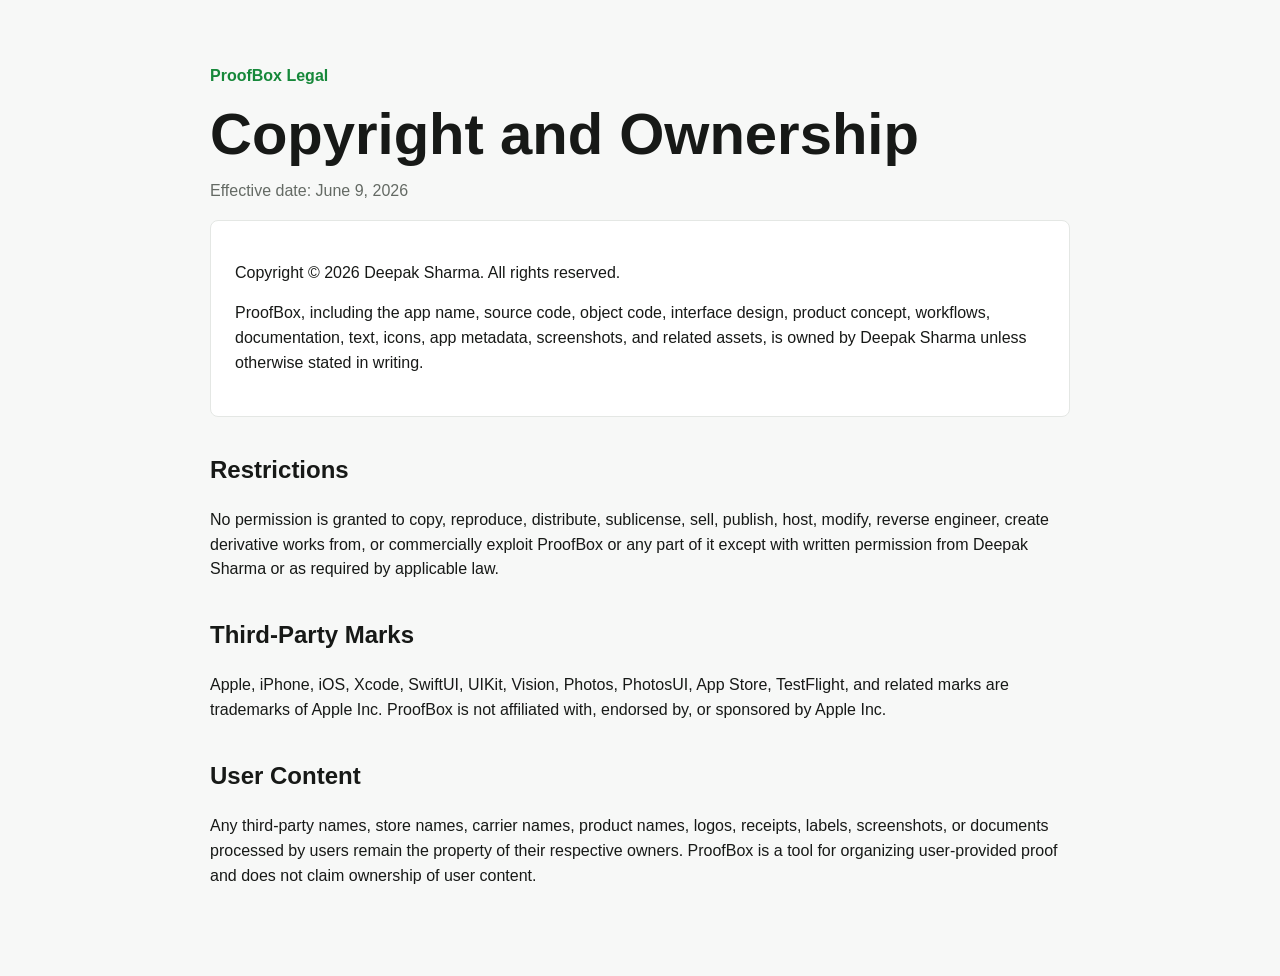
==== copyright.html @ b78e4b87 "Create ProofBox legal site" ====
<!doctype html>
<html lang="en">
<head>
  <meta charset="utf-8">
  <meta name="viewport" content="width=device-width, initial-scale=1">
  <title>ProofBox Copyright Notice</title>
  <link rel="stylesheet" href="styles.css">
</head>
<body>
  <main>
    <p><a href="index.html">ProofBox Legal</a></p>
    <h1>Copyright and Ownership</h1>
    <p class="muted">Effective date: June 9, 2026</p>

    <section class="card">
      <p>Copyright © 2026 Deepak Sharma. All rights reserved.</p>
      <p>ProofBox, including the app name, source code, object code, interface design, product concept, workflows, documentation, text, icons, app metadata, screenshots, and related assets, is owned by Deepak Sharma unless otherwise stated in writing.</p>
    </section>

    <h2>Restrictions</h2>
    <p>No permission is granted to copy, reproduce, distribute, sublicense, sell, publish, host, modify, reverse engineer, create derivative works from, or commercially exploit ProofBox or any part of it except with written permission from Deepak Sharma or as required by applicable law.</p>

    <h2>Third-Party Marks</h2>
    <p>Apple, iPhone, iOS, Xcode, SwiftUI, UIKit, Vision, Photos, PhotosUI, App Store, TestFlight, and related marks are trademarks of Apple Inc. ProofBox is not affiliated with, endorsed by, or sponsored by Apple Inc.</p>

    <h2>User Content</h2>
    <p>Any third-party names, store names, carrier names, product names, logos, receipts, labels, screenshots, or documents processed by users remain the property of their respective owners. ProofBox is a tool for organizing user-provided proof and does not claim ownership of user content.</p>
  </main>
</body>
</html>
---- styles.css ----
body {
  margin: 0;
  background: #f7f8f7;
  color: #171917;
  font-family: -apple-system, BlinkMacSystemFont, "Segoe UI", sans-serif;
  line-height: 1.55;
}

main {
  max-width: 860px;
  margin: 0 auto;
  padding: 48px 20px 72px;
}

nav {
  display: flex;
  flex-wrap: wrap;
  gap: 12px;
  margin: 24px 0 40px;
}

a {
  color: #16883a;
  font-weight: 600;
  text-decoration: none;
}

a:hover {
  text-decoration: underline;
}

h1 {
  font-size: clamp(34px, 7vw, 58px);
  line-height: 1;
  margin: 0 0 14px;
}

h2 {
  margin-top: 34px;
}

.card {
  background: white;
  border: 1px solid #e4e7e4;
  border-radius: 8px;
  padding: 24px;
}

.muted {
  color: #646a64;
}

.notice {
  background: #eaf8ee;
  border: 1px solid #c7ebd0;
  border-radius: 8px;
  padding: 16px;
}

footer {
  margin-top: 48px;
  color: #6b706b;
  font-size: 14px;
}
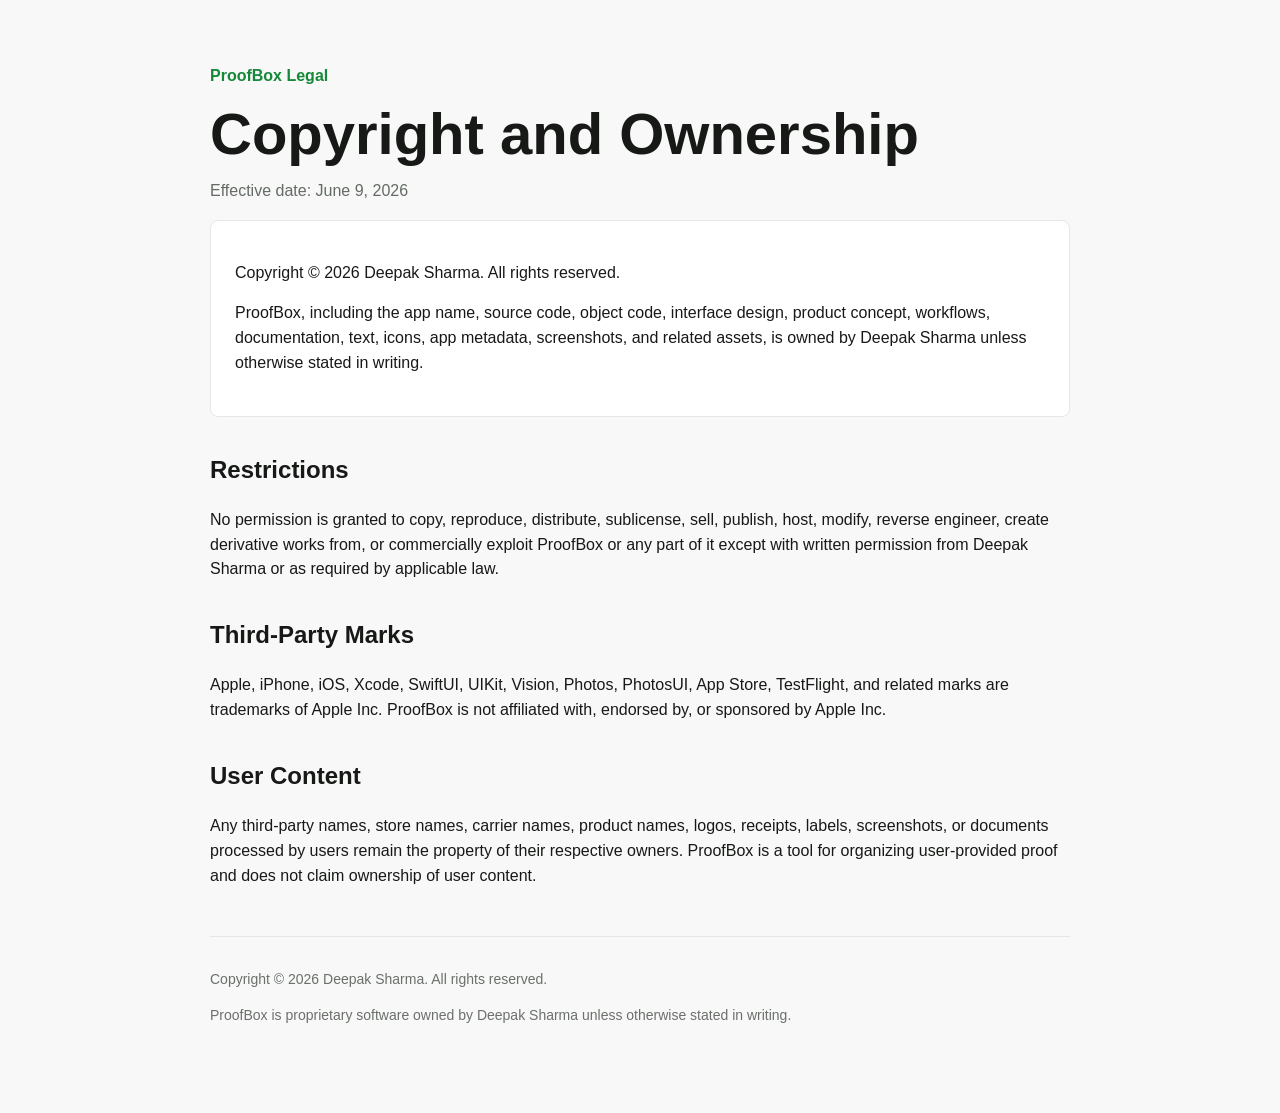
==== commit 9ab8262f: "Clarify ProofBox ownership and paid features" ====
--- a/copyright.html
+++ b/copyright.html
@@ -25,6 +25,11 @@
 
     <h2>User Content</h2>
     <p>Any third-party names, store names, carrier names, product names, logos, receipts, labels, screenshots, or documents processed by users remain the property of their respective owners. ProofBox is a tool for organizing user-provided proof and does not claim ownership of user content.</p>
+
+    <footer>
+      <p>Copyright © 2026 Deepak Sharma. All rights reserved.</p>
+      <p>ProofBox is proprietary software owned by Deepak Sharma unless otherwise stated in writing.</p>
+    </footer>
   </main>
 </body>
 </html>
--- a/styles.css
+++ b/styles.css
@@ -59,6 +59,8 @@
 
 footer {
   margin-top: 48px;
+  border-top: 1px solid #e4e7e4;
+  padding-top: 18px;
   color: #6b706b;
   font-size: 14px;
 }
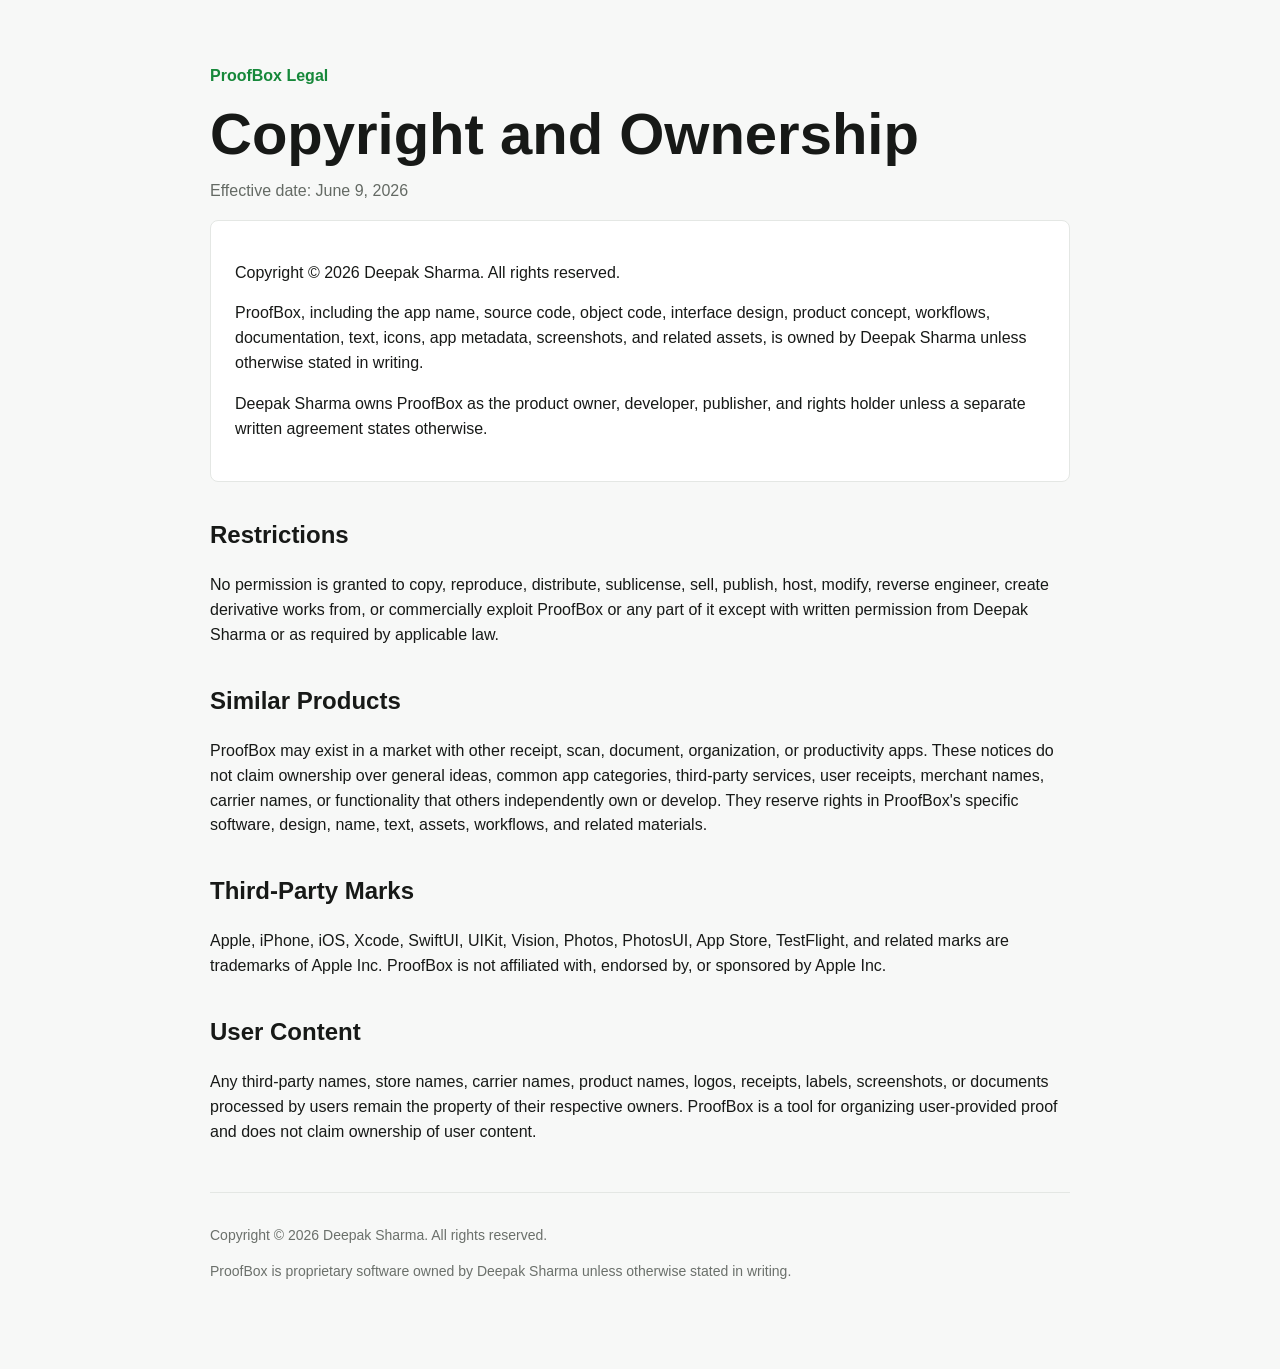
==== commit 6f23acc8: "Expand ProofBox public legal pages" ====
--- a/copyright.html
+++ b/copyright.html
@@ -15,10 +15,14 @@
     <section class="card">
       <p>Copyright © 2026 Deepak Sharma. All rights reserved.</p>
       <p>ProofBox, including the app name, source code, object code, interface design, product concept, workflows, documentation, text, icons, app metadata, screenshots, and related assets, is owned by Deepak Sharma unless otherwise stated in writing.</p>
+      <p>Deepak Sharma owns ProofBox as the product owner, developer, publisher, and rights holder unless a separate written agreement states otherwise.</p>
     </section>
 
     <h2>Restrictions</h2>
     <p>No permission is granted to copy, reproduce, distribute, sublicense, sell, publish, host, modify, reverse engineer, create derivative works from, or commercially exploit ProofBox or any part of it except with written permission from Deepak Sharma or as required by applicable law.</p>
+
+    <h2>Similar Products</h2>
+    <p>ProofBox may exist in a market with other receipt, scan, document, organization, or productivity apps. These notices do not claim ownership over general ideas, common app categories, third-party services, user receipts, merchant names, carrier names, or functionality that others independently own or develop. They reserve rights in ProofBox's specific software, design, name, text, assets, workflows, and related materials.</p>
 
     <h2>Third-Party Marks</h2>
     <p>Apple, iPhone, iOS, Xcode, SwiftUI, UIKit, Vision, Photos, PhotosUI, App Store, TestFlight, and related marks are trademarks of Apple Inc. ProofBox is not affiliated with, endorsed by, or sponsored by Apple Inc.</p>
--- a/styles.css
+++ b/styles.css
@@ -23,6 +23,13 @@
   color: #16883a;
   font-weight: 600;
   text-decoration: none;
+}
+
+nav a {
+  background: white;
+  border: 1px solid #dce4dc;
+  border-radius: 8px;
+  padding: 9px 12px;
 }
 
 a:hover {
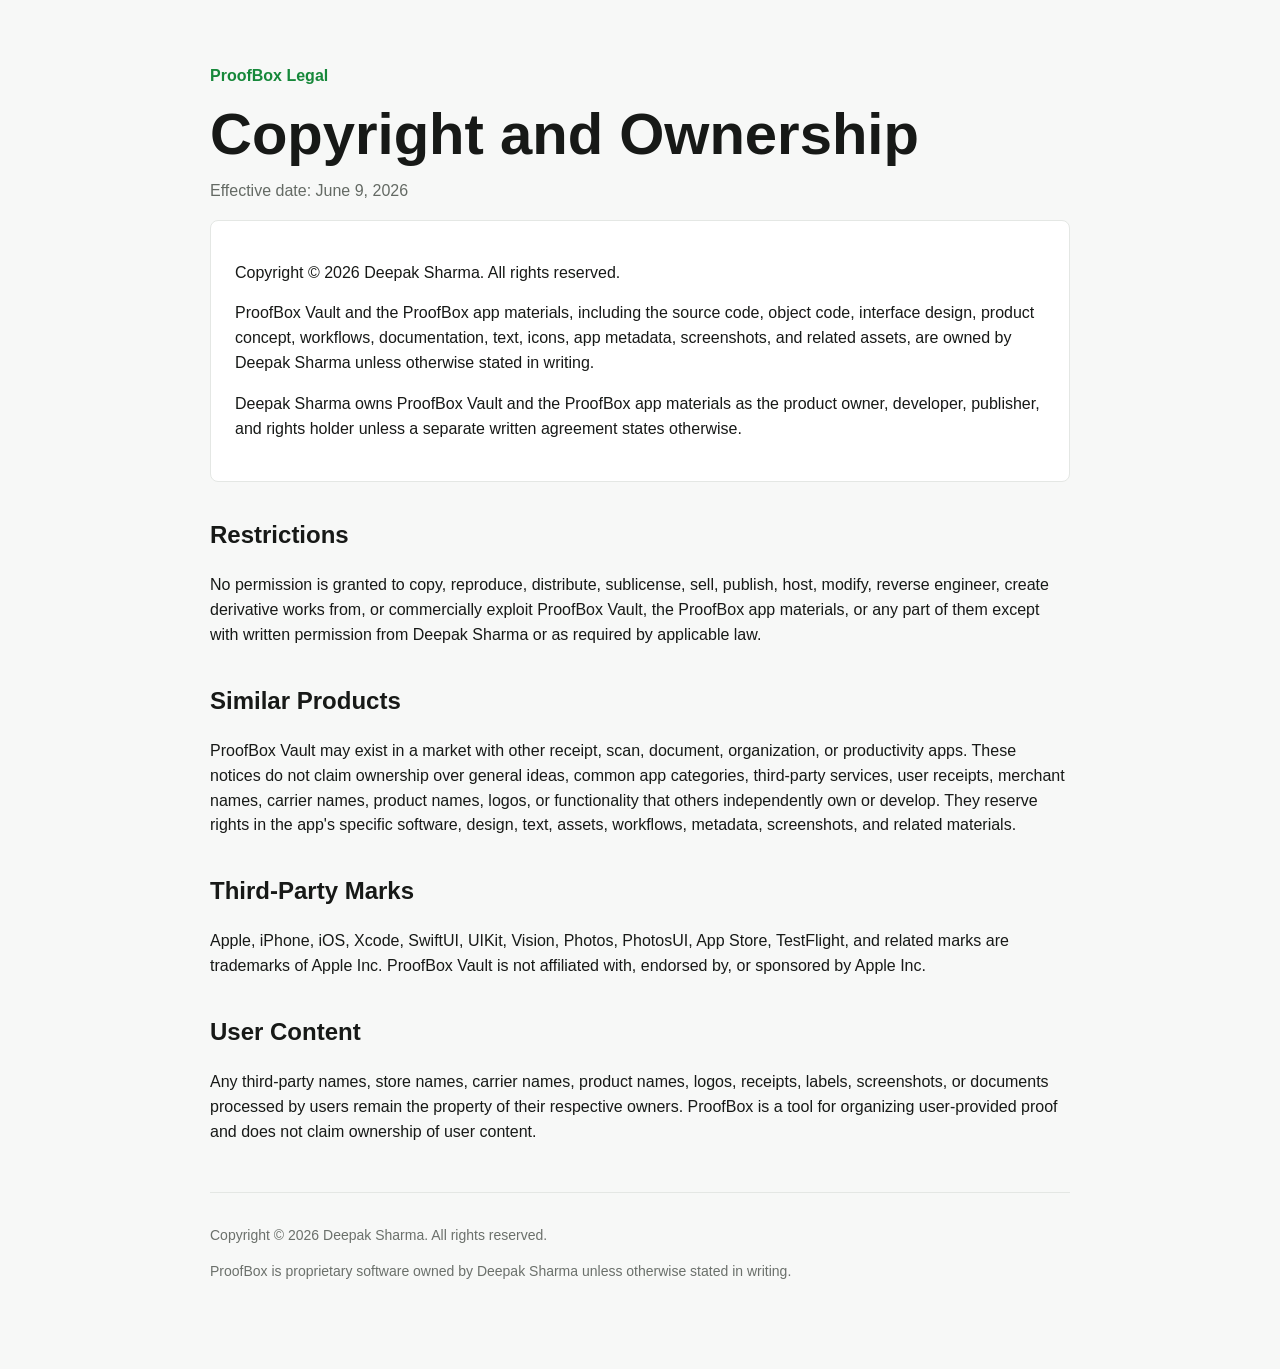
==== commit f03eab6e: "Align legal pages with ProofBox Vault launch name" ====
--- a/copyright.html
+++ b/copyright.html
@@ -14,18 +14,18 @@
 
     <section class="card">
       <p>Copyright © 2026 Deepak Sharma. All rights reserved.</p>
-      <p>ProofBox, including the app name, source code, object code, interface design, product concept, workflows, documentation, text, icons, app metadata, screenshots, and related assets, is owned by Deepak Sharma unless otherwise stated in writing.</p>
-      <p>Deepak Sharma owns ProofBox as the product owner, developer, publisher, and rights holder unless a separate written agreement states otherwise.</p>
+      <p>ProofBox Vault and the ProofBox app materials, including the source code, object code, interface design, product concept, workflows, documentation, text, icons, app metadata, screenshots, and related assets, are owned by Deepak Sharma unless otherwise stated in writing.</p>
+      <p>Deepak Sharma owns ProofBox Vault and the ProofBox app materials as the product owner, developer, publisher, and rights holder unless a separate written agreement states otherwise.</p>
     </section>
 
     <h2>Restrictions</h2>
-    <p>No permission is granted to copy, reproduce, distribute, sublicense, sell, publish, host, modify, reverse engineer, create derivative works from, or commercially exploit ProofBox or any part of it except with written permission from Deepak Sharma or as required by applicable law.</p>
+    <p>No permission is granted to copy, reproduce, distribute, sublicense, sell, publish, host, modify, reverse engineer, create derivative works from, or commercially exploit ProofBox Vault, the ProofBox app materials, or any part of them except with written permission from Deepak Sharma or as required by applicable law.</p>
 
     <h2>Similar Products</h2>
-    <p>ProofBox may exist in a market with other receipt, scan, document, organization, or productivity apps. These notices do not claim ownership over general ideas, common app categories, third-party services, user receipts, merchant names, carrier names, or functionality that others independently own or develop. They reserve rights in ProofBox's specific software, design, name, text, assets, workflows, and related materials.</p>
+    <p>ProofBox Vault may exist in a market with other receipt, scan, document, organization, or productivity apps. These notices do not claim ownership over general ideas, common app categories, third-party services, user receipts, merchant names, carrier names, product names, logos, or functionality that others independently own or develop. They reserve rights in the app's specific software, design, text, assets, workflows, metadata, screenshots, and related materials.</p>
 
     <h2>Third-Party Marks</h2>
-    <p>Apple, iPhone, iOS, Xcode, SwiftUI, UIKit, Vision, Photos, PhotosUI, App Store, TestFlight, and related marks are trademarks of Apple Inc. ProofBox is not affiliated with, endorsed by, or sponsored by Apple Inc.</p>
+    <p>Apple, iPhone, iOS, Xcode, SwiftUI, UIKit, Vision, Photos, PhotosUI, App Store, TestFlight, and related marks are trademarks of Apple Inc. ProofBox Vault is not affiliated with, endorsed by, or sponsored by Apple Inc.</p>
 
     <h2>User Content</h2>
     <p>Any third-party names, store names, carrier names, product names, logos, receipts, labels, screenshots, or documents processed by users remain the property of their respective owners. ProofBox is a tool for organizing user-provided proof and does not claim ownership of user content.</p>
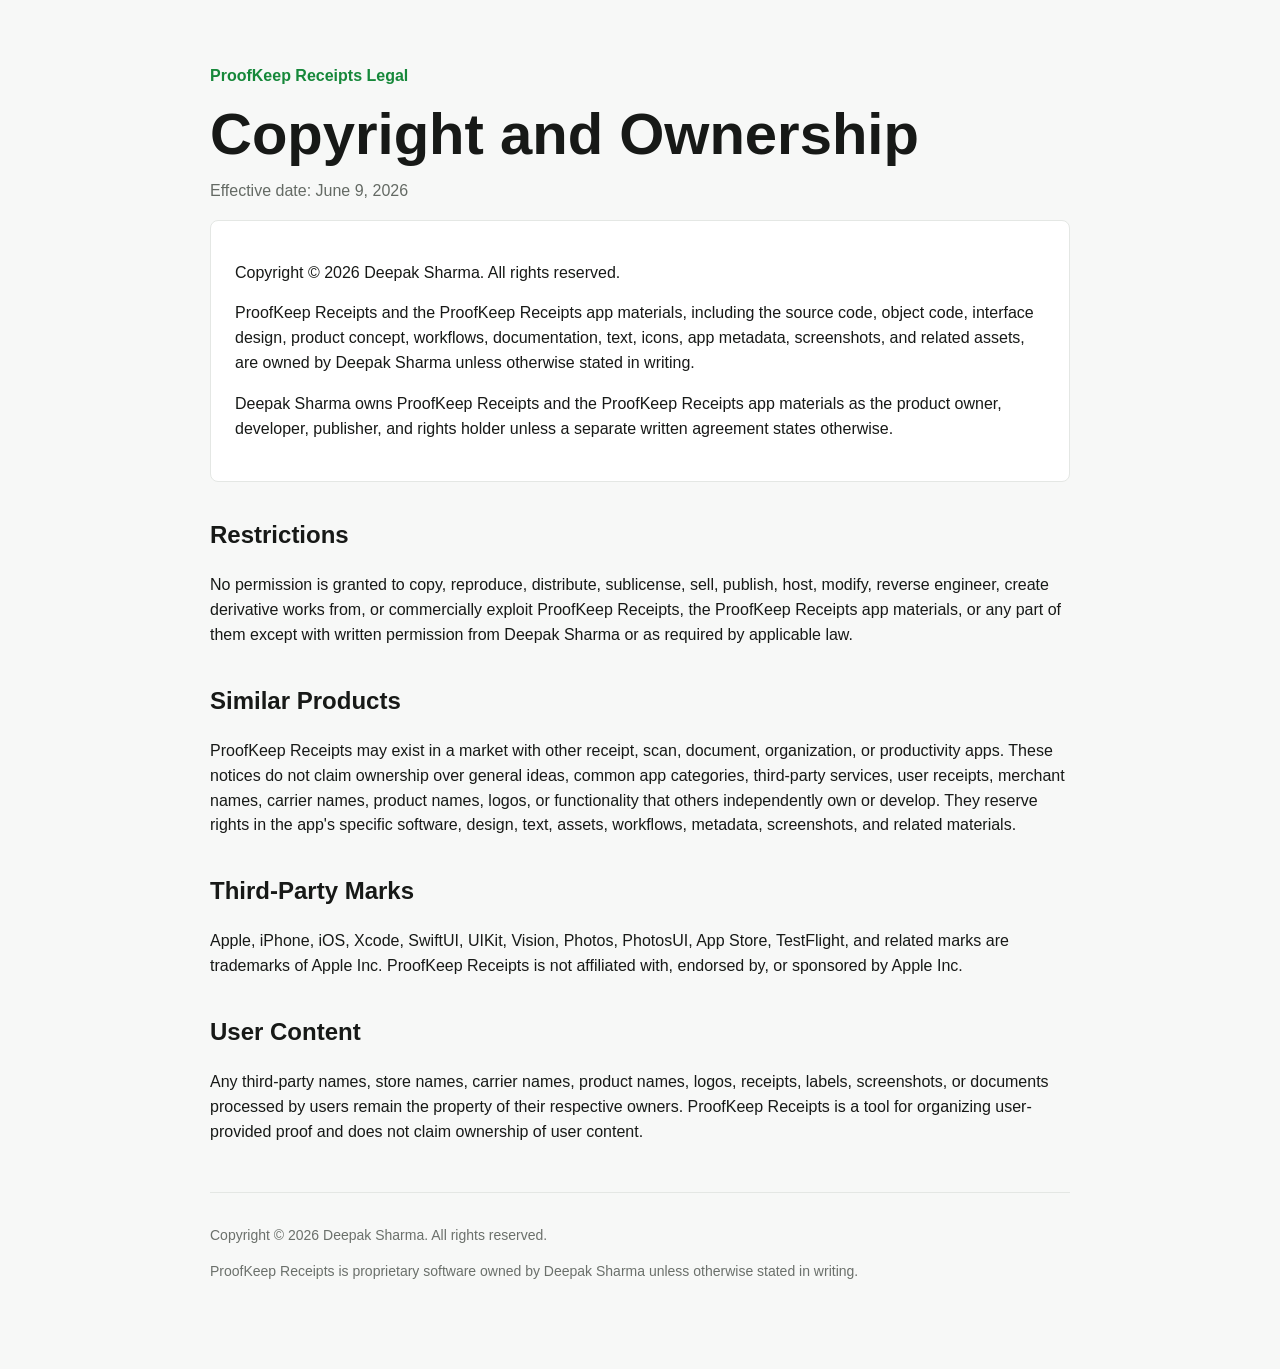
==== commit fc828d98: "Update legal pages for ProofKeep Receipts" ====
--- a/copyright.html
+++ b/copyright.html
@@ -3,36 +3,36 @@
 <head>
   <meta charset="utf-8">
   <meta name="viewport" content="width=device-width, initial-scale=1">
-  <title>ProofBox Copyright Notice</title>
+  <title>ProofKeep Receipts Copyright Notice</title>
   <link rel="stylesheet" href="styles.css">
 </head>
 <body>
   <main>
-    <p><a href="index.html">ProofBox Legal</a></p>
+    <p><a href="index.html">ProofKeep Receipts Legal</a></p>
     <h1>Copyright and Ownership</h1>
     <p class="muted">Effective date: June 9, 2026</p>
 
     <section class="card">
       <p>Copyright © 2026 Deepak Sharma. All rights reserved.</p>
-      <p>ProofBox Vault and the ProofBox app materials, including the source code, object code, interface design, product concept, workflows, documentation, text, icons, app metadata, screenshots, and related assets, are owned by Deepak Sharma unless otherwise stated in writing.</p>
-      <p>Deepak Sharma owns ProofBox Vault and the ProofBox app materials as the product owner, developer, publisher, and rights holder unless a separate written agreement states otherwise.</p>
+      <p>ProofKeep Receipts and the ProofKeep Receipts app materials, including the source code, object code, interface design, product concept, workflows, documentation, text, icons, app metadata, screenshots, and related assets, are owned by Deepak Sharma unless otherwise stated in writing.</p>
+      <p>Deepak Sharma owns ProofKeep Receipts and the ProofKeep Receipts app materials as the product owner, developer, publisher, and rights holder unless a separate written agreement states otherwise.</p>
     </section>
 
     <h2>Restrictions</h2>
-    <p>No permission is granted to copy, reproduce, distribute, sublicense, sell, publish, host, modify, reverse engineer, create derivative works from, or commercially exploit ProofBox Vault, the ProofBox app materials, or any part of them except with written permission from Deepak Sharma or as required by applicable law.</p>
+    <p>No permission is granted to copy, reproduce, distribute, sublicense, sell, publish, host, modify, reverse engineer, create derivative works from, or commercially exploit ProofKeep Receipts, the ProofKeep Receipts app materials, or any part of them except with written permission from Deepak Sharma or as required by applicable law.</p>
 
     <h2>Similar Products</h2>
-    <p>ProofBox Vault may exist in a market with other receipt, scan, document, organization, or productivity apps. These notices do not claim ownership over general ideas, common app categories, third-party services, user receipts, merchant names, carrier names, product names, logos, or functionality that others independently own or develop. They reserve rights in the app's specific software, design, text, assets, workflows, metadata, screenshots, and related materials.</p>
+    <p>ProofKeep Receipts may exist in a market with other receipt, scan, document, organization, or productivity apps. These notices do not claim ownership over general ideas, common app categories, third-party services, user receipts, merchant names, carrier names, product names, logos, or functionality that others independently own or develop. They reserve rights in the app's specific software, design, text, assets, workflows, metadata, screenshots, and related materials.</p>
 
     <h2>Third-Party Marks</h2>
-    <p>Apple, iPhone, iOS, Xcode, SwiftUI, UIKit, Vision, Photos, PhotosUI, App Store, TestFlight, and related marks are trademarks of Apple Inc. ProofBox Vault is not affiliated with, endorsed by, or sponsored by Apple Inc.</p>
+    <p>Apple, iPhone, iOS, Xcode, SwiftUI, UIKit, Vision, Photos, PhotosUI, App Store, TestFlight, and related marks are trademarks of Apple Inc. ProofKeep Receipts is not affiliated with, endorsed by, or sponsored by Apple Inc.</p>
 
     <h2>User Content</h2>
-    <p>Any third-party names, store names, carrier names, product names, logos, receipts, labels, screenshots, or documents processed by users remain the property of their respective owners. ProofBox is a tool for organizing user-provided proof and does not claim ownership of user content.</p>
+    <p>Any third-party names, store names, carrier names, product names, logos, receipts, labels, screenshots, or documents processed by users remain the property of their respective owners. ProofKeep Receipts is a tool for organizing user-provided proof and does not claim ownership of user content.</p>
 
     <footer>
       <p>Copyright © 2026 Deepak Sharma. All rights reserved.</p>
-      <p>ProofBox is proprietary software owned by Deepak Sharma unless otherwise stated in writing.</p>
+      <p>ProofKeep Receipts is proprietary software owned by Deepak Sharma unless otherwise stated in writing.</p>
     </footer>
   </main>
 </body>
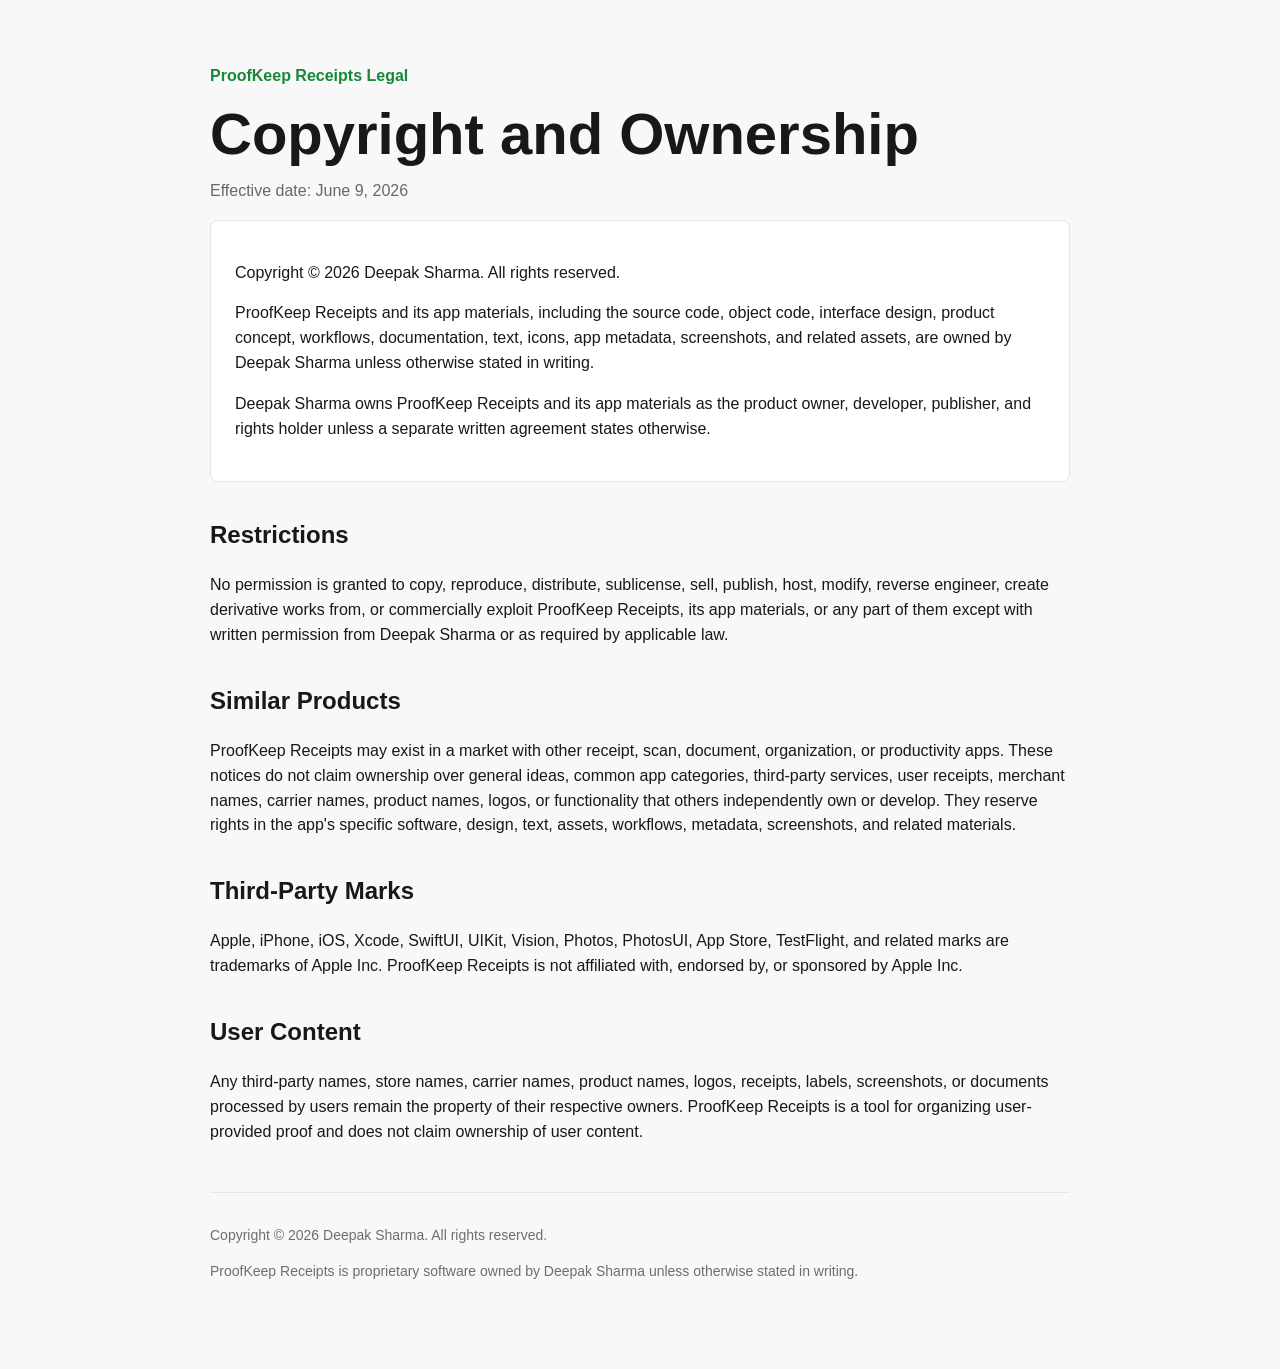
==== commit a461ab91: "Clean up ProofKeep Receipts legal wording" ====
--- a/copyright.html
+++ b/copyright.html
@@ -14,12 +14,12 @@
 
     <section class="card">
       <p>Copyright © 2026 Deepak Sharma. All rights reserved.</p>
-      <p>ProofKeep Receipts and the ProofKeep Receipts app materials, including the source code, object code, interface design, product concept, workflows, documentation, text, icons, app metadata, screenshots, and related assets, are owned by Deepak Sharma unless otherwise stated in writing.</p>
-      <p>Deepak Sharma owns ProofKeep Receipts and the ProofKeep Receipts app materials as the product owner, developer, publisher, and rights holder unless a separate written agreement states otherwise.</p>
+      <p>ProofKeep Receipts and its app materials, including the source code, object code, interface design, product concept, workflows, documentation, text, icons, app metadata, screenshots, and related assets, are owned by Deepak Sharma unless otherwise stated in writing.</p>
+      <p>Deepak Sharma owns ProofKeep Receipts and its app materials as the product owner, developer, publisher, and rights holder unless a separate written agreement states otherwise.</p>
     </section>
 
     <h2>Restrictions</h2>
-    <p>No permission is granted to copy, reproduce, distribute, sublicense, sell, publish, host, modify, reverse engineer, create derivative works from, or commercially exploit ProofKeep Receipts, the ProofKeep Receipts app materials, or any part of them except with written permission from Deepak Sharma or as required by applicable law.</p>
+    <p>No permission is granted to copy, reproduce, distribute, sublicense, sell, publish, host, modify, reverse engineer, create derivative works from, or commercially exploit ProofKeep Receipts, its app materials, or any part of them except with written permission from Deepak Sharma or as required by applicable law.</p>
 
     <h2>Similar Products</h2>
     <p>ProofKeep Receipts may exist in a market with other receipt, scan, document, organization, or productivity apps. These notices do not claim ownership over general ideas, common app categories, third-party services, user receipts, merchant names, carrier names, product names, logos, or functionality that others independently own or develop. They reserve rights in the app's specific software, design, text, assets, workflows, metadata, screenshots, and related materials.</p>
